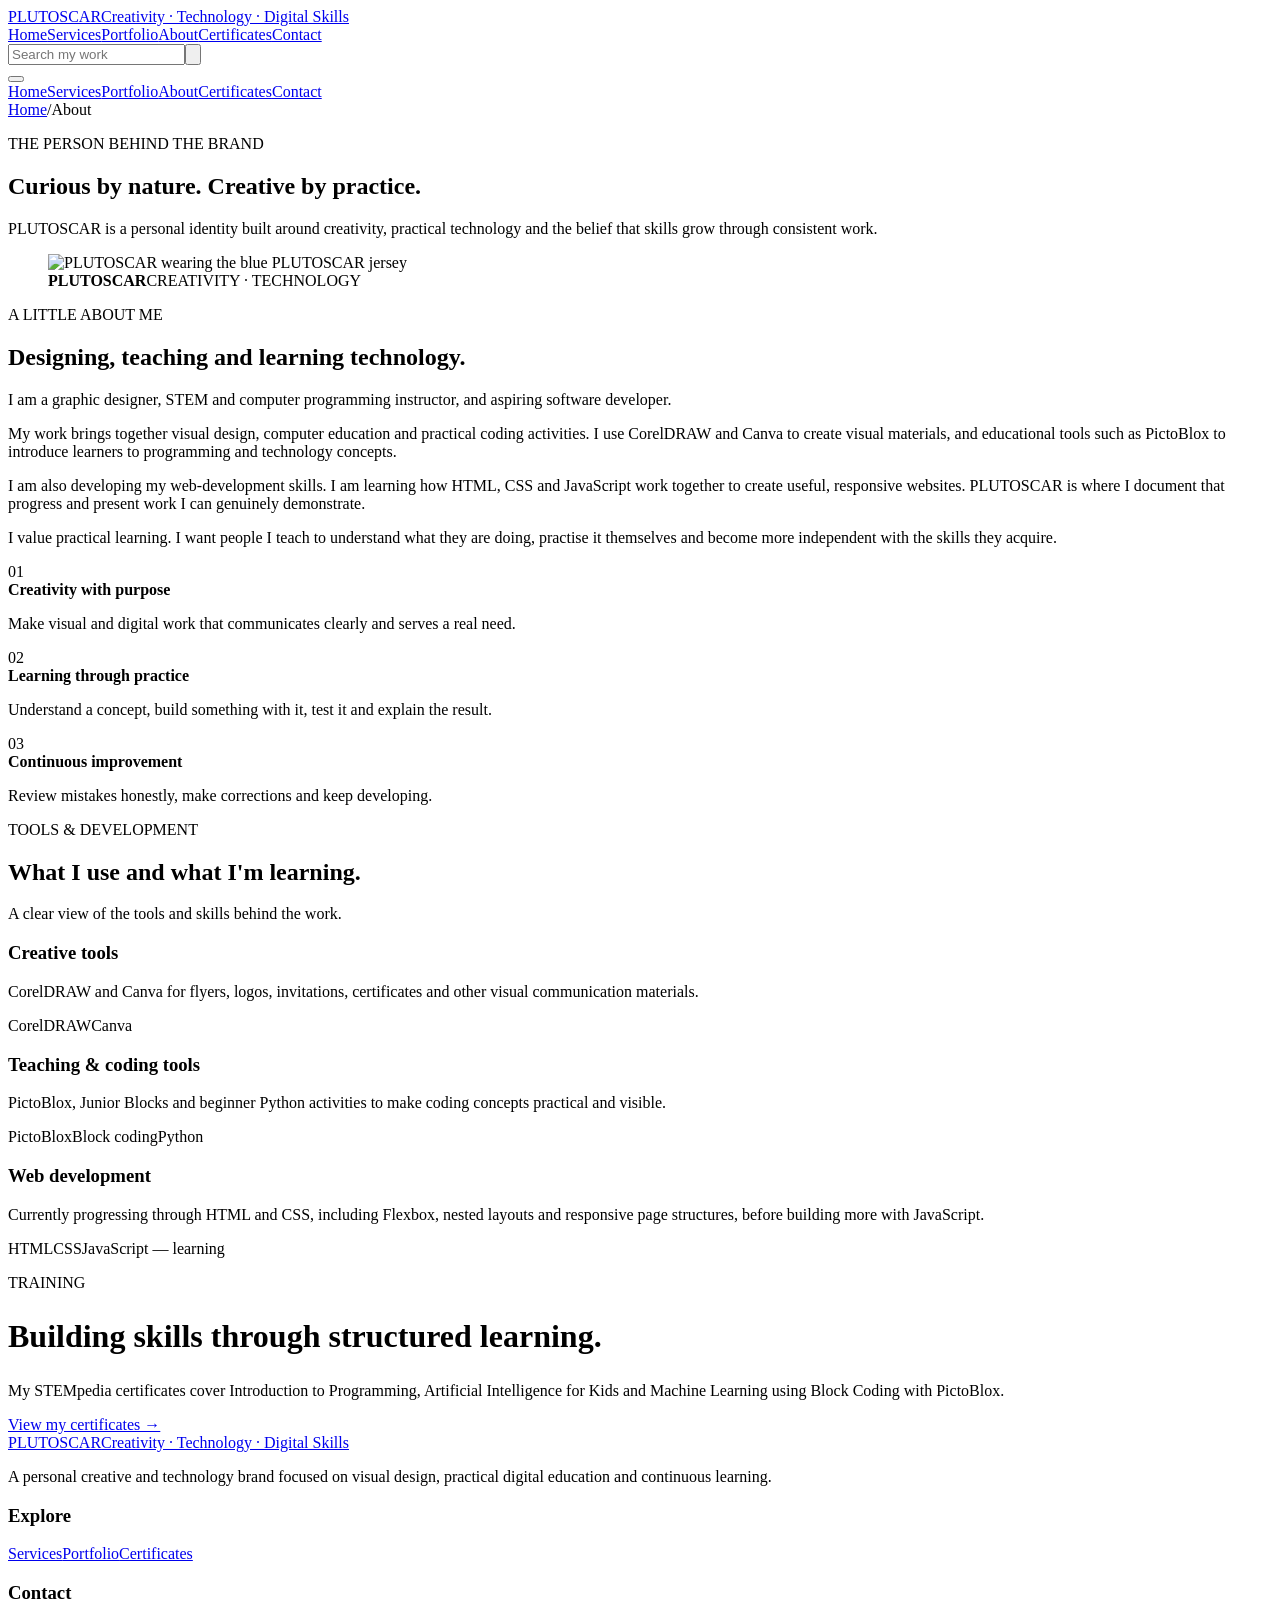
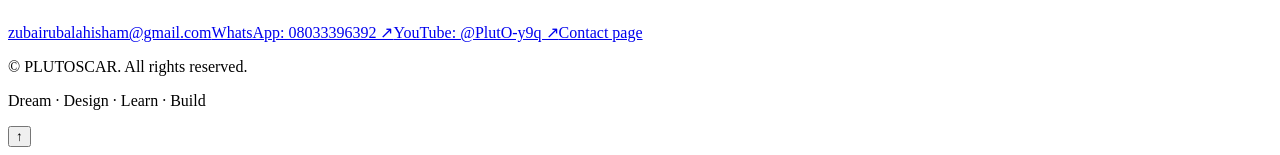
==== about.html @ b6f43dd4 "Add files via upload" ====
<!doctype html>
<html lang="en"><head><meta charset="utf-8"><meta name="viewport" content="width=device-width, initial-scale=1"><meta name="description" content="Learn about PLUTOSCAR: creative design, STEM education and a growing web development practice."><meta name="theme-color" content="#070b14"><title>About | PLUTOSCAR</title><link rel="icon" href="assets/plutoscar-mark.svg" type="image/svg+xml"><link rel="stylesheet" href="css/General.css"><link rel="stylesheet" href="css/Header.css"><script src="js/main.js" defer></script></head>
<body data-page="about">
<header class="site-header"><div class="container header-inner"><a class="brand" href="index.html" aria-label="PLUTOSCAR home"><img class="brand-mark" src="assets/plutoscar-mark.svg" alt=""><span class="brand-copy"><span class="brand-name">PLUTOSCAR</span><span class="brand-tagline">Creativity · Technology · Digital Skills</span></span></a><nav class="desktop-nav" aria-label="Main navigation"><a class="nav-link" href="index.html">Home</a><a class="nav-link" href="services.html">Services</a><a class="nav-link" href="portfolio.html">Portfolio</a><a class="nav-link" href="about.html" aria-current="page">About</a><a class="nav-link" href="certificates.html">Certificates</a><a class="nav-link" href="contact.html">Contact</a></nav><form class="site-search" action="portfolio.html" method="get" role="search" aria-label="Search portfolio"><input type="search" name="q" placeholder="Search my work" aria-label="Search my work"><button type="submit" aria-label="Search"><svg viewBox="0 0 24 24"><circle cx="10.8" cy="10.8" r="6.8"/><path d="m16 16 5 5"/></svg></button></form><button class="menu-toggle" type="button" aria-label="Open navigation menu" aria-expanded="false" aria-controls="mobile-nav"><span></span><span></span><span></span></button></div><nav class="mobile-nav" id="mobile-nav" aria-label="Mobile navigation"><a href="index.html">Home</a><a href="services.html">Services</a><a href="portfolio.html">Portfolio</a><a href="about.html" aria-current="page">About</a><a href="certificates.html">Certificates</a><a href="contact.html">Contact</a></nav></header>
<main class="page-main">
<section class="page-hero"><div class="container"><div class="breadcrumb"><a href="index.html">Home</a><span>/</span><span>About</span></div><p class="eyebrow">THE PERSON BEHIND THE BRAND</p><h1>Curious by nature. Creative by practice.</h1><p class="lead">PLUTOSCAR is a personal identity built around creativity, practical technology and the belief that skills grow through consistent work.</p></div></section>
<section class="section"><div class="container about-layout">
<figure class="about-photo reveal"><img src="assets/photos/plutoscar-blue-shirt.jpg" alt="PLUTOSCAR wearing the blue PLUTOSCAR jersey"><figcaption class="portrait-caption"><strong>PLUTOSCAR</strong><span>CREATIVITY · TECHNOLOGY</span></figcaption></figure>
<div class="about-copy reveal"><p class="eyebrow">A LITTLE ABOUT ME</p><h2>Designing, teaching and learning technology.</h2><p class="lead">I am a graphic designer, STEM and computer programming instructor, and aspiring software developer.</p><p>My work brings together visual design, computer education and practical coding activities. I use CorelDRAW and Canva to create visual materials, and educational tools such as PictoBlox to introduce learners to programming and technology concepts.</p><p>I am also developing my web-development skills. I am learning how HTML, CSS and JavaScript work together to create useful, responsive websites. PLUTOSCAR is where I document that progress and present work I can genuinely demonstrate.</p><p>I value practical learning. I want people I teach to understand what they are doing, practise it themselves and become more independent with the skills they acquire.</p>
<div class="value-list"><div class="value-item"><span class="value-number">01</span><div><strong>Creativity with purpose</strong><p>Make visual and digital work that communicates clearly and serves a real need.</p></div></div><div class="value-item"><span class="value-number">02</span><div><strong>Learning through practice</strong><p>Understand a concept, build something with it, test it and explain the result.</p></div></div><div class="value-item"><span class="value-number">03</span><div><strong>Continuous improvement</strong><p>Review mistakes honestly, make corrections and keep developing.</p></div></div></div>
</div></div></section>
<section class="section section-divider" id="learning"><div class="container"><div class="section-heading"><div><p class="eyebrow">TOOLS & DEVELOPMENT</p><h2>What I use and what I'm learning.</h2><p>A clear view of the tools and skills behind the work.</p></div></div><div class="grid-3"><article class="card card-pad reveal"><h3>Creative tools</h3><p>CorelDRAW and Canva for flyers, logos, invitations, certificates and other visual communication materials.</p><div class="tag-list"><span class="tag">CorelDRAW</span><span class="tag">Canva</span></div></article><article class="card card-pad reveal"><h3>Teaching & coding tools</h3><p>PictoBlox, Junior Blocks and beginner Python activities to make coding concepts practical and visible.</p><div class="tag-list"><span class="tag">PictoBlox</span><span class="tag">Block coding</span><span class="tag">Python</span></div></article><article class="card card-pad reveal"><h3>Web development</h3><p>Currently progressing through HTML and CSS, including Flexbox, nested layouts and responsive page structures, before building more with JavaScript.</p><div class="tag-list"><span class="tag">HTML</span><span class="tag">CSS</span><span class="tag">JavaScript — learning</span></div></article></div></div></section>
<section class="section section-divider"><div class="container card card-pad reveal"><p class="eyebrow">TRAINING</p><h2 style="font-size:2rem">Building skills through structured learning.</h2><p>My STEMpedia certificates cover Introduction to Programming, Artificial Intelligence for Kids and Machine Learning using Block Coding with PictoBlox.</p><a class="button button-secondary" href="certificates.html">View my certificates →</a></div></section>
</main>
<footer class="site-footer"><div class="container footer-main"><div class="footer-about"><a class="brand" href="index.html"><img class="brand-mark" src="assets/plutoscar-mark.svg" alt=""><span class="brand-copy"><span class="brand-name">PLUTOSCAR</span><span class="brand-tagline">Creativity · Technology · Digital Skills</span></span></a><p>A personal creative and technology brand focused on visual design, practical digital education and continuous learning.</p></div><div class="footer-column"><h3>Explore</h3><div class="footer-links"><a href="services.html">Services</a><a href="portfolio.html">Portfolio</a><a href="certificates.html">Certificates</a></div></div><div class="footer-column"><h3>Contact</h3><div class="footer-links"><a href="mailto:zubairubalahisham@gmail.com">zubairubalahisham@gmail.com</a><a href="https://wa.me/2348033396392" target="_blank" rel="noopener">WhatsApp: 08033396392 ↗</a><a href="https://www.youtube.com/@PlutO-y9q" target="_blank" rel="noopener noreferrer">YouTube: @PlutO-y9q ↗</a><a href="contact.html">Contact page</a></div></div></div><div class="container footer-bottom"><p>© <span data-current-year></span> PLUTOSCAR. All rights reserved.</p><p>Dream · Design · Learn · Build</p></div></footer><button class="back-to-top" type="button" aria-label="Back to top">↑</button>
</body></html>
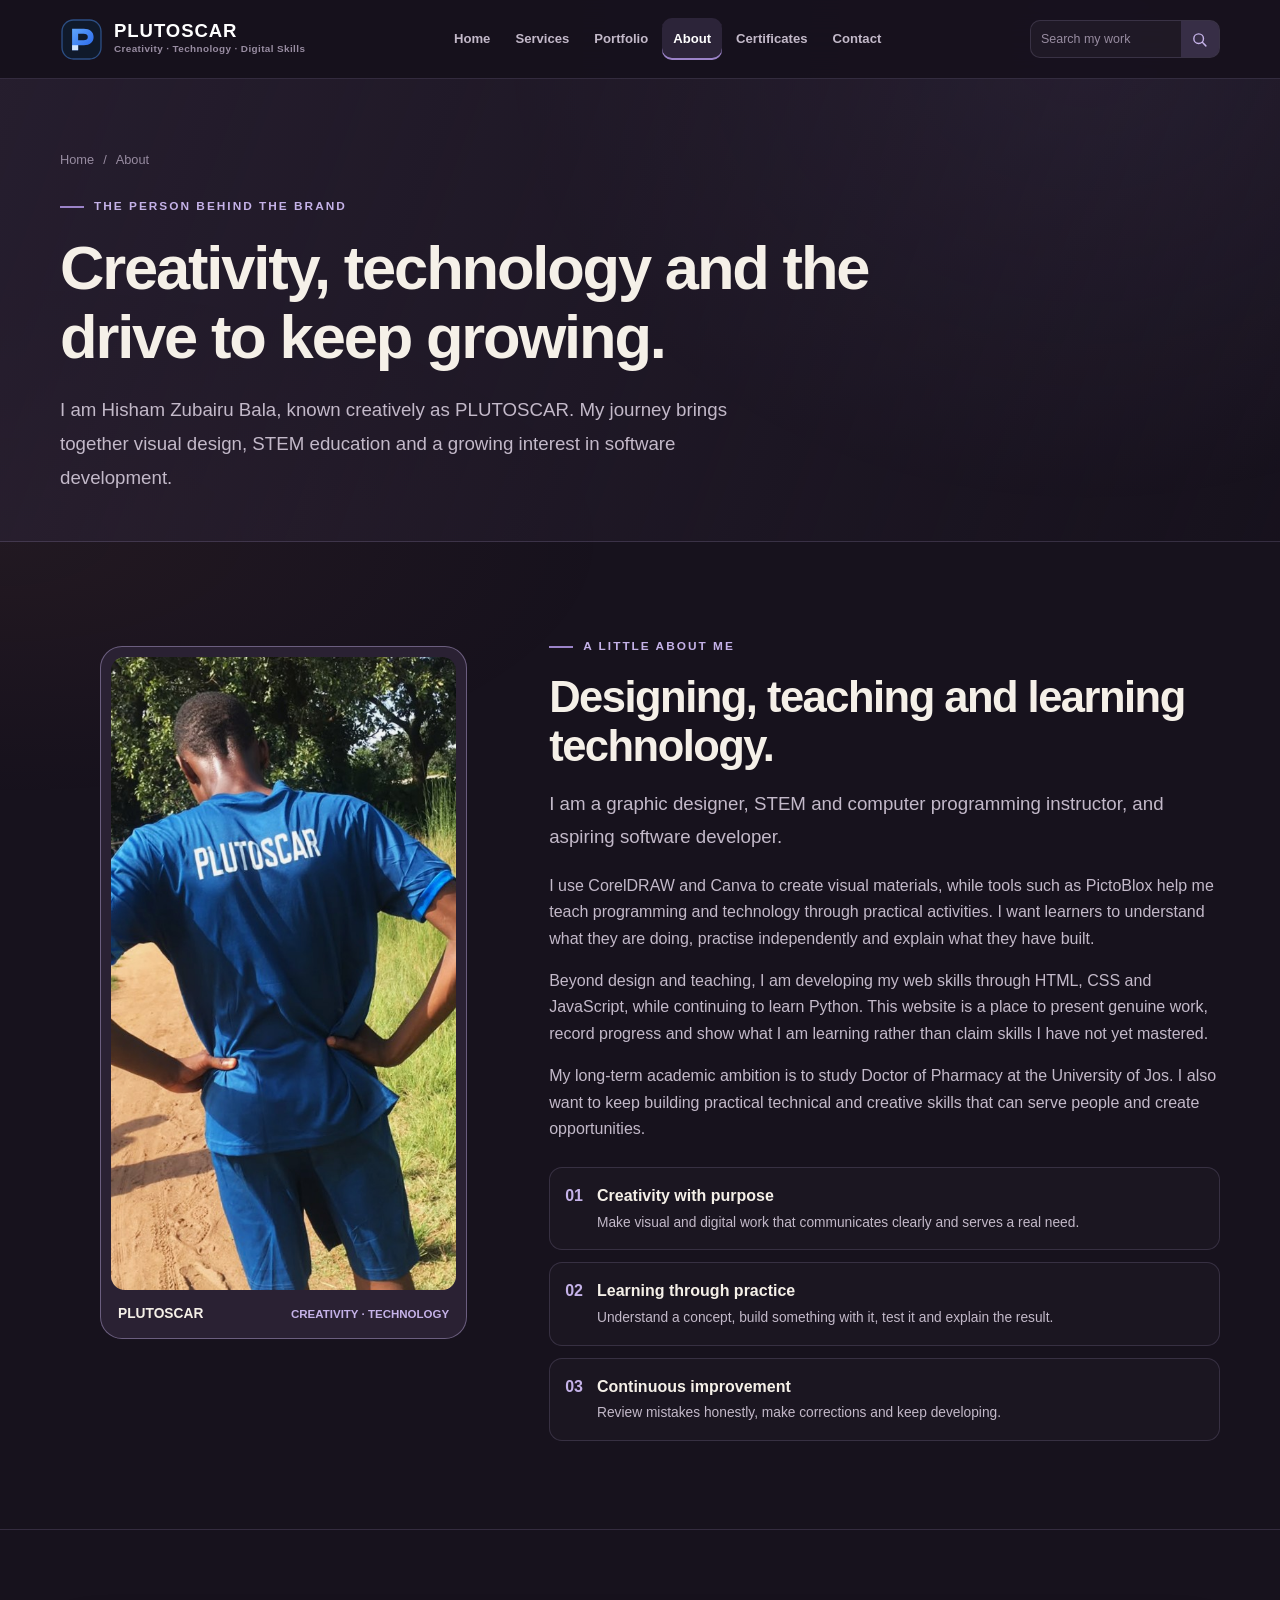
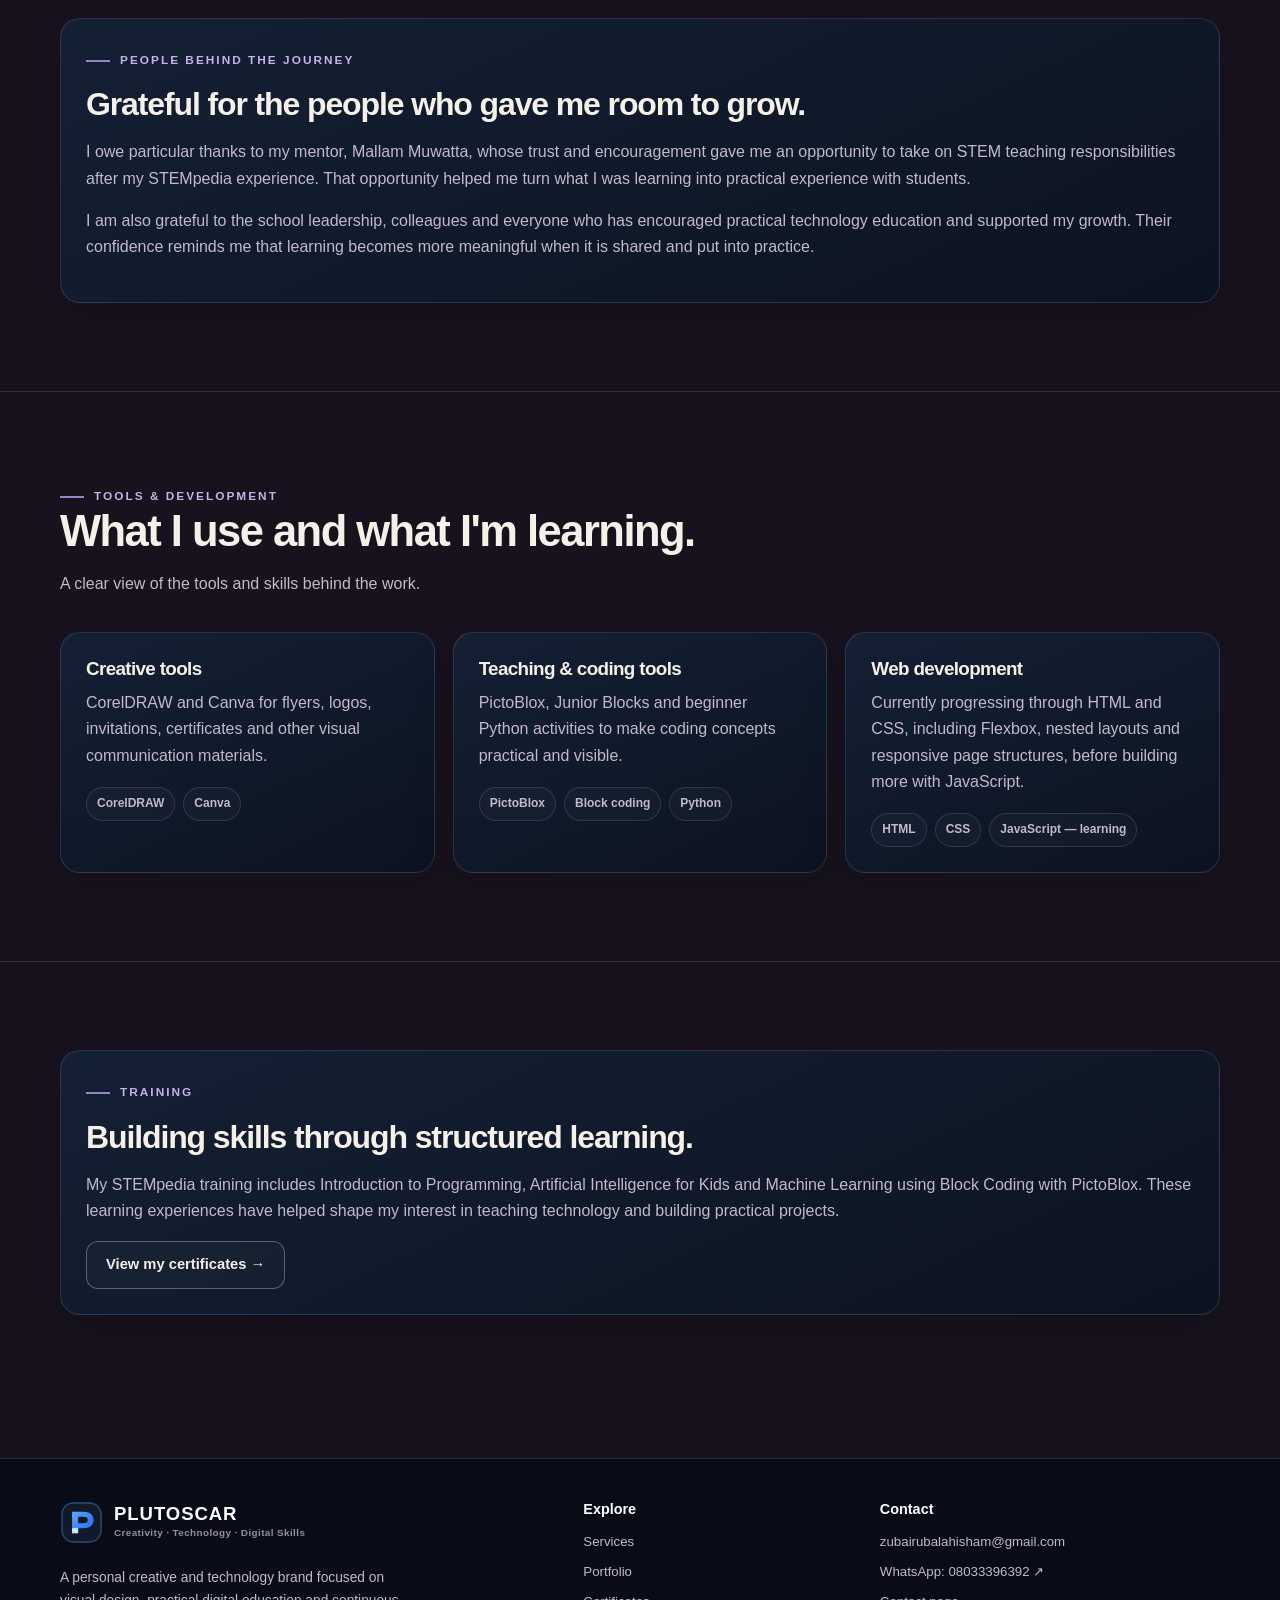
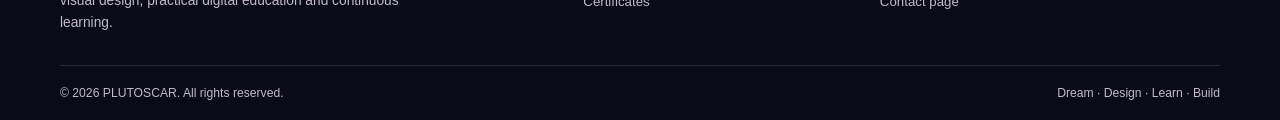
==== commit 10eaf95a: "Revise about.html for updated personal information Updated content in the about.html file to reflect" ====
--- a/about.html
+++ b/about.html
@@ -1,16 +1,24 @@
 <!doctype html>
-<html lang="en"><head><meta charset="utf-8"><meta name="viewport" content="width=device-width, initial-scale=1"><meta name="description" content="Learn about PLUTOSCAR: creative design, STEM education and a growing web development practice."><meta name="theme-color" content="#070b14"><title>About | PLUTOSCAR</title><link rel="icon" href="assets/plutoscar-mark.svg" type="image/svg+xml"><link rel="stylesheet" href="css/General.css"><link rel="stylesheet" href="css/Header.css"><script src="js/main.js" defer></script></head>
+<html lang="en"><head><meta charset="utf-8"><meta name="viewport" content="width=device-width, initial-scale=1"><meta name="description" content="Meet PLUTOSCAR: graphic design, STEM education, technology learning and the people who encouraged the journey."><meta name="theme-color" content="#070b14"><title>About | PLUTOSCAR</title><link rel="icon" href="assets/plutoscar-mark.svg" type="image/svg+xml"><link rel="stylesheet" href="css/General.css"><link rel="stylesheet" href="css/Header.css"><script src="js/main.js" defer></script></head>
 <body data-page="about">
-<header class="site-header"><div class="container header-inner"><a class="brand" href="index.html" aria-label="PLUTOSCAR home"><img class="brand-mark" src="assets/plutoscar-mark.svg" alt=""><span class="brand-copy"><span class="brand-name">PLUTOSCAR</span><span class="brand-tagline">Creativity · Technology · Digital Skills</span></span></a><nav class="desktop-nav" aria-label="Main navigation"><a class="nav-link" href="index.html">Home</a><a class="nav-link" href="services.html">Services</a><a class="nav-link" href="portfolio.html">Portfolio</a><a class="nav-link" href="about.html" aria-current="page">About</a><a class="nav-link" href="certificates.html">Certificates</a><a class="nav-link" href="contact.html">Contact</a></nav><form class="site-search" action="portfolio.html" method="get" role="search" aria-label="Search portfolio"><input type="search" name="q" placeholder="Search my work" aria-label="Search my work"><button type="submit" aria-label="Search"><svg viewBox="0 0 24 24"><circle cx="10.8" cy="10.8" r="6.8"/><path d="m16 16 5 5"/></svg></button></form><button class="menu-toggle" type="button" aria-label="Open navigation menu" aria-expanded="false" aria-controls="mobile-nav"><span></span><span></span><span></span></button></div><nav class="mobile-nav" id="mobile-nav" aria-label="Mobile navigation"><a href="index.html">Home</a><a href="services.html">Services</a><a href="portfolio.html">Portfolio</a><a href="about.html" aria-current="page">About</a><a href="certificates.html">Certificates</a><a href="contact.html">Contact</a></nav></header>
+<header class="site-header"><div class="container header-inner"><a class="brand" href="index.html" aria-label="PLUTOSCAR home"><img class="brand-mark" src="assets/plutoscar-mark.svg" alt=""><span class="brand-copy"><span class="brand-name">PLUTOSCAR</span><span class="brand-tagline">Creativity · Technology · Digital Skills</span></span></a><nav class="desktop-nav" aria-label="Main navigation"><a class="nav-link" href="index.html">Home</a><a class="nav-link" href="services.html">Services</a><a class="nav-link" href="portfolio.html">Portfolio</a><a class="nav-link" href="about.html" aria-current="page">About</a><a class="nav-link" href="certificates.html">Certificates</a><a class="nav-link" href="contact.html">Contact</a></nav><form class="site-search" action="portfolio.html" method="get" role="search" aria-label="Search portfolio"><input type="search" name="q" placeholder="Search my work" aria-label="Search my work"><button type="submit" aria-label="Search"><svg viewBox="0 0 24 24"><circle cx="10.8" cy="10.8" r="6.8"/><path d="m16 16 5 5"/></svg></button></form><button class="menu-toggle" type="button" aria-label="Open navigation menu" aria-expanded="false" aria-controls="mobile-nav"><span></span><span></span><span></span></button></div><nav class="mobile-nav" id="mobile-nav" aria-label="Mobile navigation"><a href="index.html">Home</a><a href="services.html">Services</a><a href="portfolio.html">Portfolio</a><a href="about.html" aria-current="page">About</a><a href="certificates.html">Certificates</a><a href="contact.html">Contact</a>
+    <form class="mobile-search" action="portfolio.html" method="get" role="search" aria-label="Search portfolio">
+      <input type="search" name="q" placeholder="Search my work" aria-label="Search my work">
+      <button type="submit" aria-label="Search">
+        <svg viewBox="0 0 24 24" aria-hidden="true"><circle cx="10.8" cy="10.8" r="6.8"/><path d="m16 16 5 5"/></svg>
+      </button>
+    </form>
+  </nav></header>
 <main class="page-main">
-<section class="page-hero"><div class="container"><div class="breadcrumb"><a href="index.html">Home</a><span>/</span><span>About</span></div><p class="eyebrow">THE PERSON BEHIND THE BRAND</p><h1>Curious by nature. Creative by practice.</h1><p class="lead">PLUTOSCAR is a personal identity built around creativity, practical technology and the belief that skills grow through consistent work.</p></div></section>
+<section class="page-hero"><div class="container"><div class="breadcrumb"><a href="index.html">Home</a><span>/</span><span>About</span></div><p class="eyebrow">THE PERSON BEHIND THE BRAND</p><h1>Creativity, technology and the drive to keep growing.</h1><p class="lead">I am Hisham Zubairu Bala, known creatively as PLUTOSCAR. My journey brings together visual design, STEM education and a growing interest in software development.</p></div></section>
 <section class="section"><div class="container about-layout">
 <figure class="about-photo reveal"><img src="assets/photos/plutoscar-blue-shirt.jpg" alt="PLUTOSCAR wearing the blue PLUTOSCAR jersey"><figcaption class="portrait-caption"><strong>PLUTOSCAR</strong><span>CREATIVITY · TECHNOLOGY</span></figcaption></figure>
-<div class="about-copy reveal"><p class="eyebrow">A LITTLE ABOUT ME</p><h2>Designing, teaching and learning technology.</h2><p class="lead">I am a graphic designer, STEM and computer programming instructor, and aspiring software developer.</p><p>My work brings together visual design, computer education and practical coding activities. I use CorelDRAW and Canva to create visual materials, and educational tools such as PictoBlox to introduce learners to programming and technology concepts.</p><p>I am also developing my web-development skills. I am learning how HTML, CSS and JavaScript work together to create useful, responsive websites. PLUTOSCAR is where I document that progress and present work I can genuinely demonstrate.</p><p>I value practical learning. I want people I teach to understand what they are doing, practise it themselves and become more independent with the skills they acquire.</p>
+<div class="about-copy reveal"><p class="eyebrow">A LITTLE ABOUT ME</p><h2>Designing, teaching and learning technology.</h2><p class="lead">I am a graphic designer, STEM and computer programming instructor, and aspiring software developer.</p><p>I use CorelDRAW and Canva to create visual materials, while tools such as PictoBlox help me teach programming and technology through practical activities. I want learners to understand what they are doing, practise independently and explain what they have built.</p><p>Beyond design and teaching, I am developing my web skills through HTML, CSS and JavaScript, while continuing to learn Python. This website is a place to present genuine work, record progress and show what I am learning rather than claim skills I have not yet mastered.</p><p>My long-term academic ambition is to study Doctor of Pharmacy at the University of Jos. I also want to keep building practical technical and creative skills that can serve people and create opportunities.</p>
 <div class="value-list"><div class="value-item"><span class="value-number">01</span><div><strong>Creativity with purpose</strong><p>Make visual and digital work that communicates clearly and serves a real need.</p></div></div><div class="value-item"><span class="value-number">02</span><div><strong>Learning through practice</strong><p>Understand a concept, build something with it, test it and explain the result.</p></div></div><div class="value-item"><span class="value-number">03</span><div><strong>Continuous improvement</strong><p>Review mistakes honestly, make corrections and keep developing.</p></div></div></div>
 </div></div></section>
+<section class="section section-divider"><div class="container card card-pad reveal"><p class="eyebrow">PEOPLE BEHIND THE JOURNEY</p><h2 style="font-size:2rem">Grateful for the people who gave me room to grow.</h2><p>I owe particular thanks to my mentor, Mallam Muwatta, whose trust and encouragement gave me an opportunity to take on STEM teaching responsibilities after my STEMpedia experience. That opportunity helped me turn what I was learning into practical experience with students.</p><p>I am also grateful to the school leadership, colleagues and everyone who has encouraged practical technology education and supported my growth. Their confidence reminds me that learning becomes more meaningful when it is shared and put into practice.</p></div></section>
 <section class="section section-divider" id="learning"><div class="container"><div class="section-heading"><div><p class="eyebrow">TOOLS & DEVELOPMENT</p><h2>What I use and what I'm learning.</h2><p>A clear view of the tools and skills behind the work.</p></div></div><div class="grid-3"><article class="card card-pad reveal"><h3>Creative tools</h3><p>CorelDRAW and Canva for flyers, logos, invitations, certificates and other visual communication materials.</p><div class="tag-list"><span class="tag">CorelDRAW</span><span class="tag">Canva</span></div></article><article class="card card-pad reveal"><h3>Teaching & coding tools</h3><p>PictoBlox, Junior Blocks and beginner Python activities to make coding concepts practical and visible.</p><div class="tag-list"><span class="tag">PictoBlox</span><span class="tag">Block coding</span><span class="tag">Python</span></div></article><article class="card card-pad reveal"><h3>Web development</h3><p>Currently progressing through HTML and CSS, including Flexbox, nested layouts and responsive page structures, before building more with JavaScript.</p><div class="tag-list"><span class="tag">HTML</span><span class="tag">CSS</span><span class="tag">JavaScript — learning</span></div></article></div></div></section>
-<section class="section section-divider"><div class="container card card-pad reveal"><p class="eyebrow">TRAINING</p><h2 style="font-size:2rem">Building skills through structured learning.</h2><p>My STEMpedia certificates cover Introduction to Programming, Artificial Intelligence for Kids and Machine Learning using Block Coding with PictoBlox.</p><a class="button button-secondary" href="certificates.html">View my certificates →</a></div></section>
+<section class="section section-divider"><div class="container card card-pad reveal"><p class="eyebrow">TRAINING</p><h2 style="font-size:2rem">Building skills through structured learning.</h2><p>My STEMpedia training includes Introduction to Programming, Artificial Intelligence for Kids and Machine Learning using Block Coding with PictoBlox. These learning experiences have helped shape my interest in teaching technology and building practical projects.</p><a class="button button-secondary" href="certificates.html">View my certificates →</a></div></section>
 </main>
-<footer class="site-footer"><div class="container footer-main"><div class="footer-about"><a class="brand" href="index.html"><img class="brand-mark" src="assets/plutoscar-mark.svg" alt=""><span class="brand-copy"><span class="brand-name">PLUTOSCAR</span><span class="brand-tagline">Creativity · Technology · Digital Skills</span></span></a><p>A personal creative and technology brand focused on visual design, practical digital education and continuous learning.</p></div><div class="footer-column"><h3>Explore</h3><div class="footer-links"><a href="services.html">Services</a><a href="portfolio.html">Portfolio</a><a href="certificates.html">Certificates</a></div></div><div class="footer-column"><h3>Contact</h3><div class="footer-links"><a href="mailto:zubairubalahisham@gmail.com">zubairubalahisham@gmail.com</a><a href="https://wa.me/2348033396392" target="_blank" rel="noopener">WhatsApp: 08033396392 ↗</a><a href="https://www.youtube.com/@PlutO-y9q" target="_blank" rel="noopener noreferrer">YouTube: @PlutO-y9q ↗</a><a href="contact.html">Contact page</a></div></div></div><div class="container footer-bottom"><p>© <span data-current-year></span> PLUTOSCAR. All rights reserved.</p><p>Dream · Design · Learn · Build</p></div></footer><button class="back-to-top" type="button" aria-label="Back to top">↑</button>
+<footer class="site-footer"><div class="container footer-main"><div class="footer-about"><a class="brand" href="index.html"><img class="brand-mark" src="assets/plutoscar-mark.svg" alt=""><span class="brand-copy"><span class="brand-name">PLUTOSCAR</span><span class="brand-tagline">Creativity · Technology · Digital Skills</span></span></a><p>A personal creative and technology brand focused on visual design, practical digital education and continuous learning.</p></div><div class="footer-column"><h3>Explore</h3><div class="footer-links"><a href="services.html">Services</a><a href="portfolio.html">Portfolio</a><a href="certificates.html">Certificates</a></div></div><div class="footer-column"><h3>Contact</h3><div class="footer-links"><a href="mailto:zubairubalahisham@gmail.com">zubairubalahisham@gmail.com</a><a href="https://wa.me/2348033396392" target="_blank" rel="noopener">WhatsApp: 08033396392 ↗</a><a href="contact.html">Contact page</a></div></div></div><div class="container footer-bottom"><p>© <span data-current-year></span> PLUTOSCAR. All rights reserved.</p><p>Dream · Design · Learn · Build</p></div></footer><button class="back-to-top" type="button" aria-label="Back to top">↑</button>
 </body></html>
--- a/css/General.css
+++ b/css/General.css
@@ -0,0 +1,253 @@
+:root {
+  --bg: #17121d;
+  --bg-soft: #211a29;
+  --surface: #2a2133;
+  --surface-raised: #342840;
+  --blue: #9b83c8;
+  --blue-dark: #755b9f;
+  --blue-light: #c5b2e8;
+  --blue-pale: #e2d7f2;
+  --text: #f5f0e8;
+  --muted: #c3b9c9;
+  --muted-2: #988ca1;
+  --line: rgba(197, 178, 232, .17);
+  --line-strong: rgba(197, 178, 232, .42);
+  --content-width: 1160px;
+  --header-height: 78px;
+  --radius: 20px;
+  --shadow-blue: 0 18px 70px rgba(155, 131, 200, .16);
+}
+* { box-sizing: border-box; }
+html { scroll-behavior: smooth; scroll-padding-top: 100px; }
+body { margin: 0; min-width: 320px; background: var(--bg); color: var(--text); font-family: Inter, "Segoe UI", Arial, sans-serif; line-height: 1.65; }
+body::before { content: ""; position: fixed; inset: 0; z-index: -1; pointer-events: none; background: radial-gradient(ellipse at 85% 5%, rgba(155,131,200,.13), transparent 38%), radial-gradient(ellipse at 0% 60%, rgba(229,138,120,.055), transparent 34%); }
+a { color: inherit; text-decoration: none; }
+img { display: block; max-width: 100%; }
+button, input, textarea, select { font: inherit; }
+button, a { -webkit-tap-highlight-color: transparent; }
+button { cursor: pointer; }
+:focus-visible { outline: 3px solid var(--blue-light); outline-offset: 3px; }
+.container { width: min(var(--content-width), calc(100% - 44px)); margin-inline: auto; }
+.page-main { min-height: 70vh; }
+.section { padding: 88px 0; }
+.section-sm { padding: 56px 0; }
+.section-divider { border-top: 1px solid var(--line); }
+.eyebrow { display: inline-flex; align-items: center; gap: 10px; margin: 0 0 17px; color: var(--blue-light); font-size: .74rem; font-weight: 800; letter-spacing: .17em; text-transform: uppercase; }
+.eyebrow::before { content: ""; width: 24px; height: 2px; background: var(--blue); }
+h1, h2, h3, p { margin-top: 0; }
+h1, h2, h3 { line-height: 1.12; letter-spacing: -.035em; }
+h1 { max-width: 780px; margin-bottom: 22px; font-size: clamp(2.6rem, 5vw, 4.8rem); font-weight: 850; }
+h2 { margin-bottom: 16px; font-size: clamp(2rem, 3.4vw, 3.15rem); font-weight: 800; }
+h3 { margin-bottom: 11px; font-size: 1.18rem; }
+p { color: var(--muted); }
+.lead { max-width: 700px; font-size: clamp(1.02rem, 1.6vw, 1.17rem); line-height: 1.8; }
+.blue-text { color: var(--blue-light); }
+.muted { color: var(--muted); }
+.small { font-size: .88rem; }
+.section-heading { display: flex; justify-content: space-between; align-items: end; gap: 25px; margin-bottom: 34px; }
+.section-heading p { max-width: 650px; margin-bottom: 0; }
+.section-label { color: var(--blue-light); font-size: .76rem; font-weight: 800; letter-spacing: .14em; text-transform: uppercase; }
+.button { display: inline-flex; justify-content: center; align-items: center; gap: 10px; min-height: 48px; padding: 0 19px; border: 1px solid transparent; border-radius: 12px; font-size: .92rem; font-weight: 750; transition: transform .2s ease, background .2s ease, border-color .2s ease, box-shadow .2s ease; }
+.button:hover { transform: translateY(-2px); }
+.button-primary { color: #fff; background: var(--blue-dark); border-color: #9b83c8; box-shadow: 0 10px 30px rgba(117,91,159,.24); }
+.button-primary:hover { background: #8b70b5; box-shadow: 0 14px 34px rgba(117,91,159,.32); }
+.button-secondary { color: var(--text); background: rgba(255,255,255,.025); border-color: var(--line-strong); }
+.button-secondary:hover { background: rgba(155,131,200,.12); border-color: var(--blue-light); }
+.button-quiet { color: #e58a78; background: transparent; border-color: transparent; padding-inline: 0; }
+.button-small { min-height: 39px; padding-inline: 13px; font-size: .84rem; }
+.card { background: linear-gradient(155deg, rgba(20,34,56,.9), rgba(12,19,32,.96)); border: 1px solid var(--line); border-radius: var(--radius); box-shadow: 0 16px 45px rgba(0,0,0,.12); }
+.card-pad { padding: 25px; }
+.grid-3 { display: grid; grid-template-columns: repeat(3, minmax(0,1fr)); gap: 18px; }
+.grid-2 { display: grid; grid-template-columns: repeat(2, minmax(0,1fr)); gap: 20px; }
+.icon-box { display: grid; place-items: center; width: 48px; height: 48px; margin-bottom: 18px; border: 1px solid var(--line-strong); border-radius: 14px; background: rgba(155,131,200,.13); color: var(--blue-light); }
+.icon-box svg { width: 24px; height: 24px; fill: none; stroke: currentColor; stroke-width: 1.8; stroke-linecap: round; stroke-linejoin: round; }
+.tag-list { display: flex; flex-wrap: wrap; gap: 8px; margin-top: 18px; }
+.tag { display: inline-flex; align-items: center; padding: 6px 10px; border: 1px solid var(--line); border-radius: 999px; background: rgba(255,255,255,.025); color: var(--muted); font-size: .75rem; font-weight: 650; }
+.status { display: inline-flex; align-items: center; gap: 7px; width: fit-content; padding: 6px 10px; border: 1px solid rgba(197,178,232,.22); border-radius: 999px; background: rgba(155,131,200,.11); color: var(--blue-pale); font-size: .72rem; font-weight: 750; }
+.status::before { content: ""; width: 6px; height: 6px; border-radius: 50%; background: var(--blue-light); }
+.status-wip { color: #fcdba4; background: rgba(217,145,44,.10); border-color: rgba(217,145,44,.25); }
+.status-wip::before { background: #eab05a; }
+.text-link { display: inline-flex; align-items: center; gap: 8px; color: var(--blue-light); font-size: .9rem; font-weight: 750; }
+.text-link:hover { color: #e58a78; }
+.callout { padding: 18px 20px; border-left: 3px solid var(--blue); border-radius: 0 12px 12px 0; background: rgba(155,131,200,.08); color: var(--muted); }
+.empty-state { padding: 24px; border: 1px dashed var(--line-strong); border-radius: 16px; background: rgba(255,255,255,.02); }
+.empty-state strong { display: block; margin-bottom: 6px; color: var(--text); }
+.page-hero { padding: 70px 0 46px; border-bottom: 1px solid var(--line); background: linear-gradient(110deg, rgba(42,33,51,.78), rgba(23,18,29,.12)); }
+.page-hero h1 { max-width: 850px; font-size: clamp(2.5rem, 4.8vw, 4rem); }
+.page-hero .lead { margin-bottom: 0; }
+.breadcrumb { display: flex; align-items: center; gap: 9px; margin-bottom: 20px; color: var(--muted-2); font-size: .8rem; }
+.breadcrumb a:hover { color: var(--blue-light); }
+ .reveal { opacity: 1; transform: none; }
+html.has-js .reveal { opacity: 0; transform: translateY(16px); transition: opacity .5s ease, transform .5s ease; }
+html.has-js .reveal.is-visible { opacity: 1; transform: none; }
+.back-to-top { position: fixed; right: 22px; bottom: 22px; z-index: 35; display: grid; place-items: center; width: 44px; height: 44px; border: 1px solid var(--line-strong); border-radius: 13px; background: #342840; color: #fff; opacity: 0; pointer-events: none; transform: translateY(8px); transition: .2s ease; }
+.back-to-top.visible { opacity: 1; pointer-events: auto; transform: none; }
+/* Home page */
+.home-hero { position: relative; padding: 78px 0 68px; overflow: hidden; }
+.home-hero::after { content: ""; position: absolute; top: -180px; right: -160px; width: 550px; height: 550px; border: 1px solid rgba(197,178,232,.13); border-radius: 50%; box-shadow: 0 0 0 48px rgba(155,131,200,.025), 0 0 0 100px rgba(155,131,200,.02); pointer-events: none; }
+.hero-grid { position: relative; z-index: 1; display: grid; grid-template-columns: minmax(0,1.18fr) minmax(310px,.82fr); align-items: center; gap: clamp(35px, 6vw, 82px); }
+.hero-copy h1 { max-width: 720px; }
+.hero-copy h1 span { color: var(--blue-light); }
+.hero-copy .lead { max-width: 675px; margin-bottom: 25px; }
+.hero-actions { display: flex; flex-wrap: wrap; gap: 11px; }
+.hero-meta { display: flex; flex-wrap: wrap; gap: 10px 18px; margin-top: 26px; color: var(--muted-2); font-size: .78rem; font-weight: 700; }
+.hero-meta span::before { content: "•"; margin-right: 8px; color: var(--blue-light); }
+.portrait-wrap { position: relative; width: min(100%, 365px); justify-self: end; padding: 12px; border: 1px solid var(--line-strong); border-radius: 26px; background: linear-gradient(145deg, rgba(155,131,200,.24), rgba(42,33,51,.78) 48%, rgba(23,18,29,.92)); box-shadow: var(--shadow-blue); }
+.portrait-wrap::before { content: ""; position: absolute; top: 25px; right: -18px; z-index: -1; width: 100%; height: 100%; border: 1px solid rgba(197,178,232,.2); border-radius: 26px; }
+.portrait { width: 100%; height: 630px; object-fit: cover; object-position: center top; border-radius: 17px; background: #2a2133; }
+.portrait-caption { display: flex; align-items: center; justify-content: space-between; gap: 12px; padding: 13px 7px 2px; }
+.portrait-caption strong { font-size: .86rem; }
+.portrait-caption span { color: var(--blue-light); font-size: .72rem; font-weight: 750; }
+.identity-strip { display: flex; align-items: center; justify-content: center; flex-wrap: wrap; gap: 10px; padding: 22px; border-top: 1px solid var(--line); border-bottom: 1px solid var(--line); background: rgba(16,26,43,.45); }
+.identity-strip span { padding: 6px 12px; border: 1px solid var(--line); border-radius: 999px; color: var(--muted); font-size: .78rem; font-weight: 700; }
+.service-preview-card { min-height: 230px; }
+.service-preview-card p { margin-bottom: 18px; }
+.feature-work { display: grid; grid-template-columns: 1fr 1fr; gap: 18px; }
+.feature-card { display: grid; grid-template-columns: 140px 1fr; gap: 20px; align-items: center; padding: 17px; }
+.feature-card img { width: 140px; height: 155px; object-fit: contain; border-radius: 12px; background: #f5f0e8; }
+.feature-card h3 { margin-bottom: 7px; }
+.feature-card p { margin-bottom: 10px; font-size: .88rem; }
+.home-about-band { display: grid; grid-template-columns: 1.1fr .9fr; align-items: center; gap: 30px; padding: 34px; }
+.home-about-photo { width: 100%; height: 210px; object-fit: cover; object-position: center 36%; border-radius: 14px; opacity: .92; }
+/* Services */
+.service-detail { position: relative; padding: 29px; overflow: hidden; }
+.service-detail::after { content: ""; position: absolute; right: -45px; bottom: -55px; width: 150px; height: 150px; border: 1px solid rgba(197,178,232,.12); border-radius: 50%; box-shadow: 0 0 0 20px rgba(155,131,200,.025), 0 0 0 42px rgba(155,131,200,.02); }
+.service-detail ul, .plain-list { padding-left: 19px; color: var(--muted); }
+.service-detail li, .plain-list li { margin: 8px 0; }
+.service-detail .service-icon { position: relative; z-index: 1; }
+.service-note { margin-top: 22px; padding: 20px; border: 1px solid var(--line); border-radius: 14px; background: rgba(255,255,255,.02); }
+/* Portfolio */
+.portfolio-tools { display: flex; flex-wrap: wrap; align-items: center; justify-content: space-between; gap: 14px; margin-bottom: 25px; }
+.filter-list { display: flex; flex-wrap: wrap; gap: 8px; }
+.filter-button { padding: 9px 13px; border: 1px solid var(--line); border-radius: 999px; background: transparent; color: var(--muted); font-size: .8rem; font-weight: 750; }
+.filter-button:hover, .filter-button.active { border-color: var(--blue); background: rgba(155,131,200,.16); color: #fff; }
+.portfolio-search { width: min(100%, 290px); min-height: 42px; padding: 0 13px; border: 1px solid var(--line-strong); border-radius: 11px; background: #0b1220; color: var(--text); }
+.portfolio-grid { display: grid; grid-template-columns: repeat(2, minmax(0,1fr)); gap: 20px; }
+.project-card { overflow: hidden; }
+.project-media { position: relative; display: grid; place-items: center; min-height: 245px; padding: 17px; background: #f5f0e8; }
+.project-media img { max-width: 100%; max-height: 335px; width: auto; height: auto; object-fit: contain; border-radius: 6px; }
+.project-media.dark-media { background: linear-gradient(135deg, #211a29, #342840); color: #e2d7f2; }
+.project-media.dark-media .code-display { width: 100%; padding: 25px; border: 1px solid rgba(197,178,232,.28); border-radius: 12px; background: rgba(0,0,0,.24); font-family: Consolas, monospace; font-size: .85rem; line-height: 1.8; }
+.code-display span { display: block; }
+.code-display .code-blue { color: #e58a78; }
+.project-info { padding: 21px; }
+.project-info h3 { margin: 9px 0 7px; }
+.project-info p { margin-bottom: 12px; font-size: .9rem; }
+.project-meta { display: flex; justify-content: space-between; align-items: center; gap: 10px; color: var(--muted-2); font-size: .74rem; }
+.project-card[hidden] { display: none !important; }
+.project-image-button { display: block; width: 100%; padding: 0; border: 0; background: none; }
+.project-image-button:focus-visible { outline-offset: -5px; }
+/* About */
+.about-layout { display: grid; grid-template-columns: .8fr 1.2fr; gap: 42px; align-items: start; }
+.about-photo { position: sticky; top: 105px; padding: 10px; border: 1px solid var(--line-strong); border-radius: 22px; background: var(--surface); }
+.about-photo img { width: 100%; height: auto; max-height: 720px; object-fit: contain; object-position: center top; border-radius: 14px; }
+.about-copy p { max-width: 760px; }
+.value-list { display: grid; gap: 12px; margin-top: 25px; }
+.value-item { display: flex; align-items: flex-start; gap: 14px; padding: 15px; border: 1px solid var(--line); border-radius: 13px; background: rgba(255,255,255,.02); }
+.value-number { color: var(--blue-light); font-weight: 850; }
+.value-item strong { display: block; margin-bottom: 2px; }
+.value-item p { margin: 0; font-size: .86rem; }
+/* Certificates */
+.certificate-grid { display: grid; grid-template-columns: repeat(2, minmax(0,1fr)); gap: 22px; }
+.certificate-card { padding: 16px; overflow: hidden; }
+.certificate-preview { display: grid; place-items: center; min-height: 210px; padding: 12px; border-radius: 13px; background: #f5f0e8; }
+.certificate-preview img { width: 100%; height: 220px; object-fit: contain; }
+.certificate-body { padding: 18px 5px 5px; }
+.certificate-body h3 { margin: 10px 0 8px; }
+.certificate-body p { margin-bottom: 8px; font-size: .88rem; }
+.certificate-details { display: grid; gap: 5px; margin: 14px 0; color: var(--muted); font-size: .8rem; }
+/* Contact */
+.contact-layout { display: grid; grid-template-columns: .85fr 1.15fr; gap: 25px; align-items: start; }
+.contact-card { padding: 27px; }
+.contact-method { display: flex; align-items: center; gap: 13px; padding: 15px 0; border-bottom: 1px solid var(--line); }
+.contact-method:last-child { border-bottom: 0; }
+.contact-method .icon-box { flex: 0 0 43px; width: 43px; height: 43px; margin: 0; }
+.contact-method small { display: block; color: var(--muted-2); }
+.contact-method strong { overflow-wrap: anywhere; }
+.form-grid { display: grid; grid-template-columns: 1fr 1fr; gap: 16px; }
+.form-field { display: grid; gap: 7px; }
+.form-field.full { grid-column: 1 / -1; }
+.form-field label { color: var(--muted); font-size: .82rem; font-weight: 720; }
+.form-field input, .form-field textarea, .form-field select { width: 100%; min-height: 46px; padding: 11px 13px; border: 1px solid var(--line-strong); border-radius: 10px; background: #211a29; color: var(--text); outline: none; }
+.form-field textarea { min-height: 130px; resize: vertical; }
+.form-field input:focus, .form-field textarea:focus, .form-field select:focus { border-color: var(--blue-light); box-shadow: 0 0 0 3px rgba(155,131,200,.12); }
+.form-note { margin: 13px 0 0; font-size: .76rem; }
+.form-status { min-height: 24px; margin: 12px 0 0; color: var(--blue-pale); font-size: .85rem; }
+/* Footer */
+.site-footer { margin-top: 55px; border-top: 1px solid var(--line); background: rgba(8,13,23,.9); }
+.footer-main { display: grid; grid-template-columns: 1.3fr .7fr .9fr; gap: 32px; padding: 42px 0 30px; }
+.footer-about p { max-width: 340px; margin: 15px 0 0; font-size: .86rem; }
+.footer-column h3 { margin-bottom: 14px; color: #fff; font-size: .9rem; letter-spacing: 0; }
+.footer-links { display: grid; gap: 8px; color: var(--muted); font-size: .83rem; }
+.footer-links a:hover { color: var(--blue-light); }
+.footer-bottom { display: flex; justify-content: space-between; gap: 20px; padding: 17px 0; border-top: 1px solid var(--line); color: var(--muted-2); font-size: .76rem; }
+.footer-bottom p { margin: 0; font-size: inherit; }
+/* Lightbox */
+.lightbox { position: fixed; inset: 0; z-index: 100; display: none; place-items: center; padding: 25px; background: rgba(0,0,0,.88); }
+.lightbox.open { display: grid; }
+.lightbox img { max-width: min(100%, 1000px); max-height: 82vh; object-fit: contain; background: #fff; border-radius: 10px; }
+.lightbox button { position: absolute; top: 20px; right: 23px; width: 42px; height: 42px; border: 1px solid rgba(255,255,255,.3); border-radius: 50%; background: #342840; color: white; font-size: 1.4rem; }
+@media (max-width: 1120px) {
+  .header-inner { gap: 12px; }
+  .brand { min-width: 180px; }
+  .nav-link { padding-inline: 8px; font-size: .78rem; }
+  .site-search { flex-basis: 150px; min-width: 125px; }
+}
+@media (max-width: 920px) {
+  .desktop-nav, .site-search { display: none; }
+  .menu-toggle { display: block; }
+  .hero-grid { grid-template-columns: minmax(0,1fr) minmax(255px,.75fr); gap: 34px; }
+  .portrait { height: 390px; }
+  .grid-3 { grid-template-columns: repeat(2, minmax(0,1fr)); }
+  .footer-main { grid-template-columns: 1fr 1fr; }
+  .footer-about { grid-column: 1 / -1; }
+}
+@media (max-width: 680px) {
+  :root { --header-height: 70px; }
+  .container { width: min(calc(100% - 32px), var(--content-width)); }
+  .section { padding: 65px 0; }
+  .section-sm { padding: 44px 0; }
+  .header-inner { min-height: var(--header-height); }
+  .brand { min-width: 0; }
+  .brand-mark { width: 39px; height: 39px; }
+  .brand-name { font-size: 1.05rem; }
+  .brand-tagline { font-size: .56rem; }
+  .home-hero { padding: 52px 0 48px; }
+  .hero-grid { grid-template-columns: 1fr; gap: 32px; }
+  .portrait-wrap { width: min(100%, 390px); justify-self: center; }
+  .portrait { height: 610px; }
+  .hero-meta { gap: 8px 12px; }
+  .identity-strip { padding: 17px 14px; }
+  .section-heading { display: block; }
+  .section-heading > * + * { margin-top: 14px; }
+  .grid-3, .grid-2, .feature-work, .portfolio-grid, .certificate-grid, .about-layout, .contact-layout { grid-template-columns: 1fr; }
+  .feature-card { grid-template-columns: 112px 1fr; gap: 14px; }
+  .feature-card img { width: 112px; height: 135px; }
+  .home-about-band { grid-template-columns: 1fr; padding: 22px; }
+  .home-about-photo { height: 180px; }
+  .page-hero { padding: 52px 0 35px; }
+  .about-photo { position: relative; top: auto; width: min(100%, 410px); margin-inline: auto; }
+  .about-photo img { height: auto; max-height: 700px; }
+  .portfolio-tools { align-items: stretch; }
+  .portfolio-search { width: 100%; }
+  .filter-list { gap: 7px; }
+  .filter-button { padding: 8px 10px; font-size: .75rem; }
+  .form-grid { grid-template-columns: 1fr; }
+  .form-field.full { grid-column: auto; }
+  .footer-main { grid-template-columns: 1fr 1fr; gap: 24px; }
+  .footer-about { grid-column: 1 / -1; }
+  .footer-bottom { display: grid; gap: 5px; }
+}
+@media (max-width: 390px) {
+  .hero-actions .button { width: 100%; }
+  .portrait { height: 570px; }
+  .footer-main { grid-template-columns: 1fr; }
+  .footer-about { grid-column: auto; }
+  .feature-card { grid-template-columns: 1fr; }
+  .feature-card img { width: 100%; height: 180px; }
+}
+@media (prefers-reduced-motion: reduce) {
+  html { scroll-behavior: auto; }
+  *, *::before, *::after { animation-duration: .01ms !important; transition-duration: .01ms !important; }
+  .reveal { opacity: 1; transform: none; }
+}
--- a/css/Header.css
+++ b/css/Header.css
@@ -0,0 +1,24 @@
+/* PLUTOSCAR responsive site header and navigation */
+/* Header and navigation */
+.site-header { position: sticky; top: 0; z-index: 50; min-height: var(--header-height); border-bottom: 1px solid var(--line); background: rgba(23,18,29,.94); backdrop-filter: blur(18px); }
+.header-inner { display: flex; align-items: center; justify-content: space-between; gap: 22px; min-height: var(--header-height); }
+.brand { display: inline-flex; align-items: center; flex: 0 0 auto; gap: 11px; min-width: 194px; }
+.brand-mark { width: 43px; height: 43px; }
+.brand-copy { display: grid; gap: 0; }
+.brand-name { color: #fff; font-size: 1.16rem; font-weight: 900; letter-spacing: .05em; line-height: 1.15; }
+.brand-tagline { color: var(--muted-2); font-size: .62rem; font-weight: 650; letter-spacing: .04em; }
+.desktop-nav { display: flex; align-items: center; justify-content: center; gap: 3px; min-width: 0; }
+.nav-link { padding: 10px 11px; border-radius: 10px; color: var(--muted); font-size: .82rem; font-weight: 720; white-space: nowrap; transition: color .2s ease, background .2s ease; }
+.nav-link:hover, .nav-link[aria-current="page"] { color: #fff; background: rgba(155,131,200,.17); }
+.nav-link[aria-current="page"] { box-shadow: inset 0 -2px 0 var(--blue); }
+.site-search { display: flex; align-items: center; flex: 0 1 190px; min-width: 145px; height: 38px; border: 1px solid var(--line); border-radius: 10px; background: rgba(255,255,255,.035); overflow: hidden; }
+.site-search input { width: 100%; min-width: 0; padding: 0 10px; border: 0; outline: 0; background: transparent; color: var(--text); font-size: .78rem; }
+.site-search input::placeholder { color: var(--muted-2); }
+.site-search button { display: grid; place-items: center; align-self: stretch; width: 38px; flex: 0 0 38px; border: 0; background: rgba(155,131,200,.20); color: var(--blue-light); }
+.site-search svg { width: 17px; height: 17px; fill: none; stroke: currentColor; stroke-width: 2; stroke-linecap: round; }
+.menu-toggle { display: none; width: 43px; height: 43px; padding: 10px; border: 1px solid var(--line-strong); border-radius: 11px; background: var(--surface); }
+.menu-toggle span { display: block; height: 2px; margin: 4px 0; background: var(--text); border-radius: 4px; transition: .2s; }
+.mobile-nav { display: none; width: min(var(--content-width), calc(100% - 44px)); margin: 0 auto 14px; padding: 10px; border: 1px solid var(--line); border-radius: 15px; background: #211a29; }
+.mobile-nav.open { display: grid; }
+.mobile-nav a { padding: 12px; border-radius: 9px; color: var(--muted); font-weight: 700; }
+.mobile-nav a:hover, .mobile-nav a[aria-current="page"] { background: rgba(155,131,200,.17); color: #fff; }
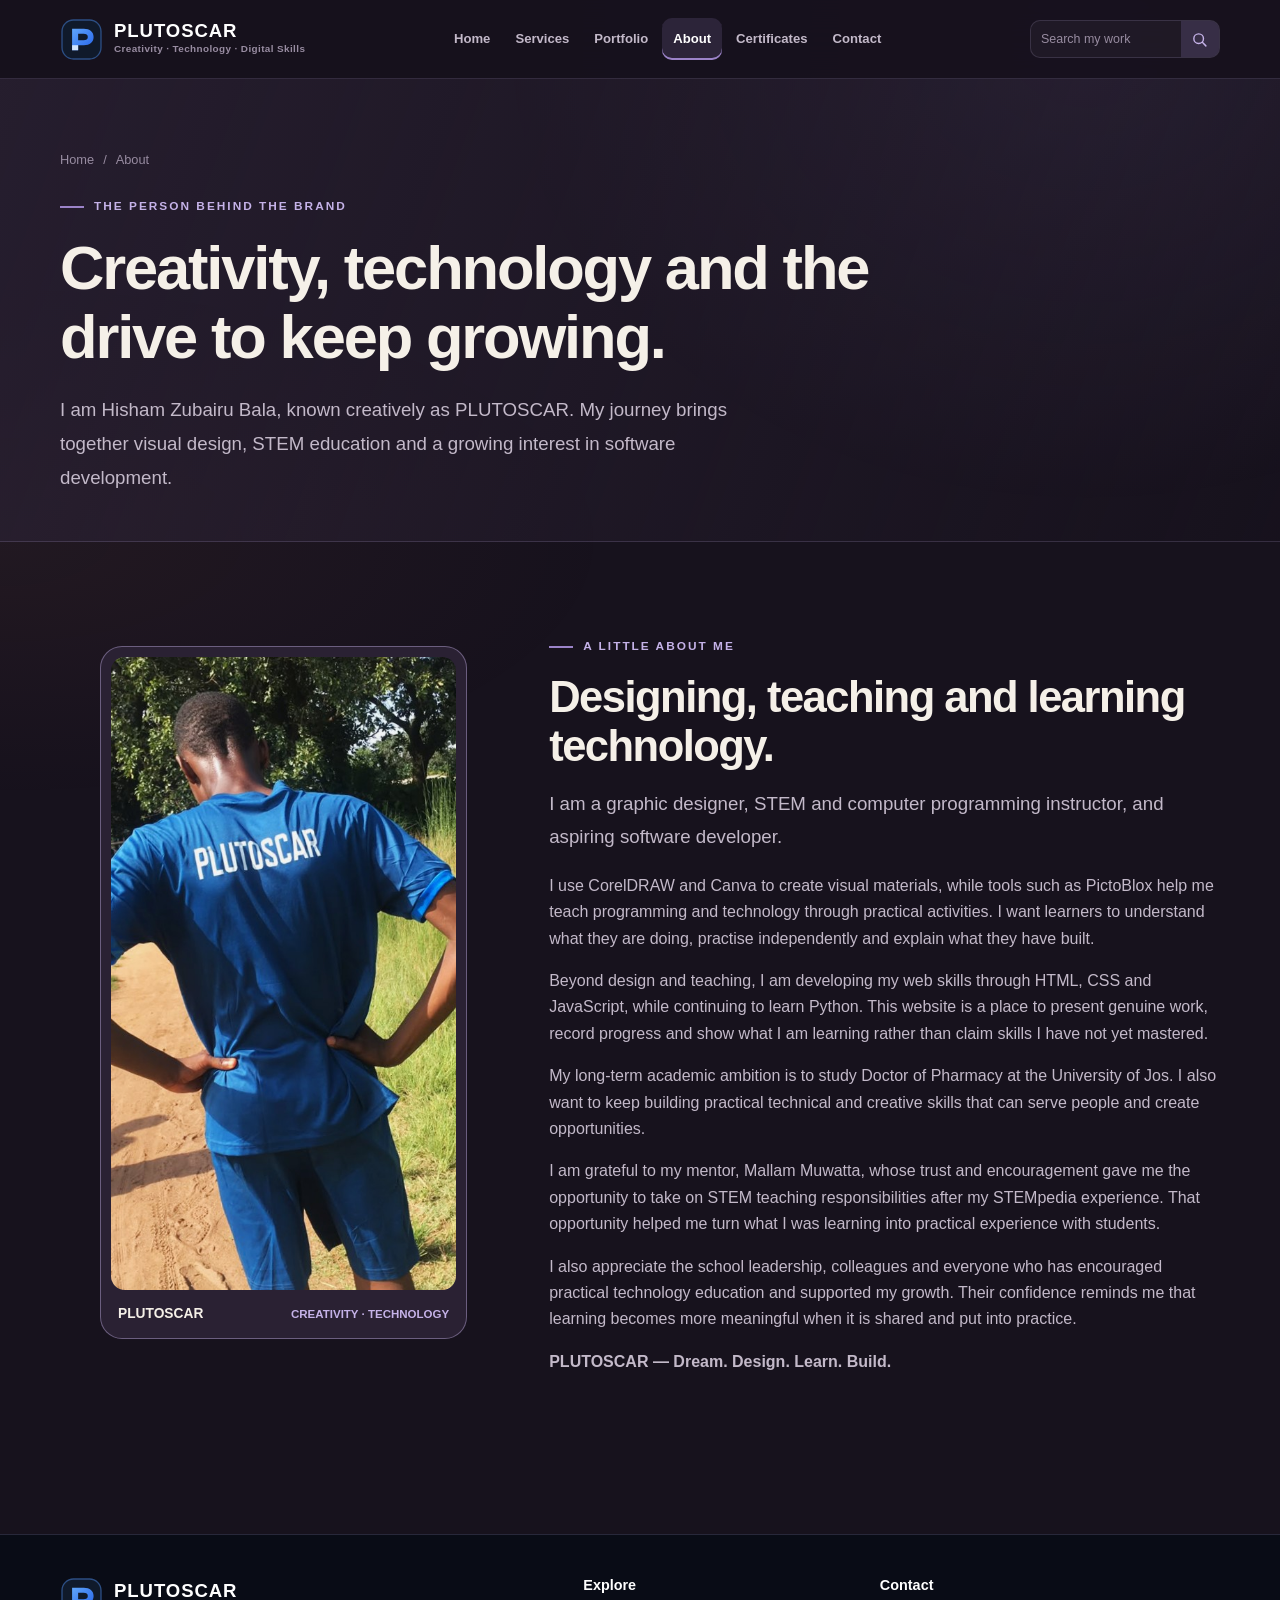
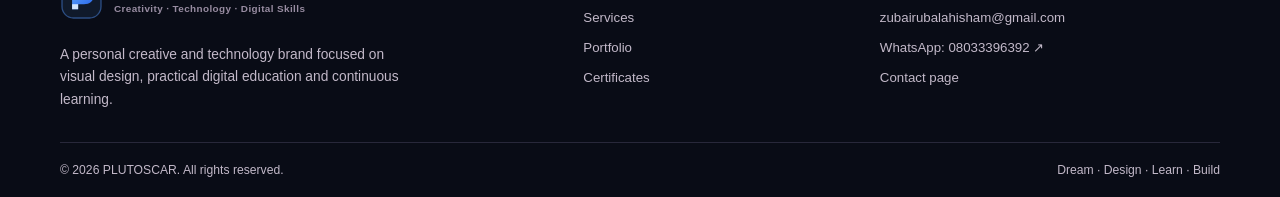
==== commit 8e63b6a4: "Enhance about section with personal insights Added additional personal information and gratitude tow" ====
--- a/about.html
+++ b/about.html
@@ -13,12 +13,17 @@
 <section class="page-hero"><div class="container"><div class="breadcrumb"><a href="index.html">Home</a><span>/</span><span>About</span></div><p class="eyebrow">THE PERSON BEHIND THE BRAND</p><h1>Creativity, technology and the drive to keep growing.</h1><p class="lead">I am Hisham Zubairu Bala, known creatively as PLUTOSCAR. My journey brings together visual design, STEM education and a growing interest in software development.</p></div></section>
 <section class="section"><div class="container about-layout">
 <figure class="about-photo reveal"><img src="assets/photos/plutoscar-blue-shirt.jpg" alt="PLUTOSCAR wearing the blue PLUTOSCAR jersey"><figcaption class="portrait-caption"><strong>PLUTOSCAR</strong><span>CREATIVITY · TECHNOLOGY</span></figcaption></figure>
-<div class="about-copy reveal"><p class="eyebrow">A LITTLE ABOUT ME</p><h2>Designing, teaching and learning technology.</h2><p class="lead">I am a graphic designer, STEM and computer programming instructor, and aspiring software developer.</p><p>I use CorelDRAW and Canva to create visual materials, while tools such as PictoBlox help me teach programming and technology through practical activities. I want learners to understand what they are doing, practise independently and explain what they have built.</p><p>Beyond design and teaching, I am developing my web skills through HTML, CSS and JavaScript, while continuing to learn Python. This website is a place to present genuine work, record progress and show what I am learning rather than claim skills I have not yet mastered.</p><p>My long-term academic ambition is to study Doctor of Pharmacy at the University of Jos. I also want to keep building practical technical and creative skills that can serve people and create opportunities.</p>
-<div class="value-list"><div class="value-item"><span class="value-number">01</span><div><strong>Creativity with purpose</strong><p>Make visual and digital work that communicates clearly and serves a real need.</p></div></div><div class="value-item"><span class="value-number">02</span><div><strong>Learning through practice</strong><p>Understand a concept, build something with it, test it and explain the result.</p></div></div><div class="value-item"><span class="value-number">03</span><div><strong>Continuous improvement</strong><p>Review mistakes honestly, make corrections and keep developing.</p></div></div></div>
+<div class="about-copy reveal">
+<p class="eyebrow">A LITTLE ABOUT ME</p>
+<h2>Designing, teaching and learning technology.</h2>
+<p class="lead">I am a graphic designer, STEM and computer programming instructor, and aspiring software developer.</p>
+<p>I use CorelDRAW and Canva to create visual materials, while tools such as PictoBlox help me teach programming and technology through practical activities. I want learners to understand what they are doing, practise independently and explain what they have built.</p>
+<p>Beyond design and teaching, I am developing my web skills through HTML, CSS and JavaScript, while continuing to learn Python. This website is a place to present genuine work, record progress and show what I am learning rather than claim skills I have not yet mastered.</p>
+<p>My long-term academic ambition is to study Doctor of Pharmacy at the University of Jos. I also want to keep building practical technical and creative skills that can serve people and create opportunities.</p>
+<p>I am grateful to my mentor, Mallam Muwatta, whose trust and encouragement gave me the opportunity to take on STEM teaching responsibilities after my STEMpedia experience. That opportunity helped me turn what I was learning into practical experience with students.</p>
+<p>I also appreciate the school leadership, colleagues and everyone who has encouraged practical technology education and supported my growth. Their confidence reminds me that learning becomes more meaningful when it is shared and put into practice.</p>
+<p><strong>PLUTOSCAR — Dream. Design. Learn. Build.</strong></p>
 </div></div></section>
-<section class="section section-divider"><div class="container card card-pad reveal"><p class="eyebrow">PEOPLE BEHIND THE JOURNEY</p><h2 style="font-size:2rem">Grateful for the people who gave me room to grow.</h2><p>I owe particular thanks to my mentor, Mallam Muwatta, whose trust and encouragement gave me an opportunity to take on STEM teaching responsibilities after my STEMpedia experience. That opportunity helped me turn what I was learning into practical experience with students.</p><p>I am also grateful to the school leadership, colleagues and everyone who has encouraged practical technology education and supported my growth. Their confidence reminds me that learning becomes more meaningful when it is shared and put into practice.</p></div></section>
-<section class="section section-divider" id="learning"><div class="container"><div class="section-heading"><div><p class="eyebrow">TOOLS & DEVELOPMENT</p><h2>What I use and what I'm learning.</h2><p>A clear view of the tools and skills behind the work.</p></div></div><div class="grid-3"><article class="card card-pad reveal"><h3>Creative tools</h3><p>CorelDRAW and Canva for flyers, logos, invitations, certificates and other visual communication materials.</p><div class="tag-list"><span class="tag">CorelDRAW</span><span class="tag">Canva</span></div></article><article class="card card-pad reveal"><h3>Teaching & coding tools</h3><p>PictoBlox, Junior Blocks and beginner Python activities to make coding concepts practical and visible.</p><div class="tag-list"><span class="tag">PictoBlox</span><span class="tag">Block coding</span><span class="tag">Python</span></div></article><article class="card card-pad reveal"><h3>Web development</h3><p>Currently progressing through HTML and CSS, including Flexbox, nested layouts and responsive page structures, before building more with JavaScript.</p><div class="tag-list"><span class="tag">HTML</span><span class="tag">CSS</span><span class="tag">JavaScript — learning</span></div></article></div></div></section>
-<section class="section section-divider"><div class="container card card-pad reveal"><p class="eyebrow">TRAINING</p><h2 style="font-size:2rem">Building skills through structured learning.</h2><p>My STEMpedia training includes Introduction to Programming, Artificial Intelligence for Kids and Machine Learning using Block Coding with PictoBlox. These learning experiences have helped shape my interest in teaching technology and building practical projects.</p><a class="button button-secondary" href="certificates.html">View my certificates →</a></div></section>
 </main>
 <footer class="site-footer"><div class="container footer-main"><div class="footer-about"><a class="brand" href="index.html"><img class="brand-mark" src="assets/plutoscar-mark.svg" alt=""><span class="brand-copy"><span class="brand-name">PLUTOSCAR</span><span class="brand-tagline">Creativity · Technology · Digital Skills</span></span></a><p>A personal creative and technology brand focused on visual design, practical digital education and continuous learning.</p></div><div class="footer-column"><h3>Explore</h3><div class="footer-links"><a href="services.html">Services</a><a href="portfolio.html">Portfolio</a><a href="certificates.html">Certificates</a></div></div><div class="footer-column"><h3>Contact</h3><div class="footer-links"><a href="mailto:zubairubalahisham@gmail.com">zubairubalahisham@gmail.com</a><a href="https://wa.me/2348033396392" target="_blank" rel="noopener">WhatsApp: 08033396392 ↗</a><a href="contact.html">Contact page</a></div></div></div><div class="container footer-bottom"><p>© <span data-current-year></span> PLUTOSCAR. All rights reserved.</p><p>Dream · Design · Learn · Build</p></div></footer><button class="back-to-top" type="button" aria-label="Back to top">↑</button>
 </body></html>
--- a/css/Header.css
+++ b/css/Header.css
@@ -22,3 +22,118 @@
 .mobile-nav.open { display: grid; }
 .mobile-nav a { padding: 12px; border-radius: 9px; color: var(--muted); font-weight: 700; }
 .mobile-nav a:hover, .mobile-nav a[aria-current="page"] { background: rgba(155,131,200,.17); color: #fff; }
+
+
+/* Responsive header: keep the mobile top bar uncluttered */
+@media (max-width: 920px) {
+  .header-inner {
+    display: flex;
+    flex-wrap: nowrap;
+    justify-content: space-between;
+    align-items: center;
+    gap: 12px;
+    padding-block: 10px;
+  }
+  .desktop-nav,
+  .header-inner > .site-search {
+    display: none !important;
+  }
+  .brand {
+    min-width: 0;
+    max-width: calc(100% - 58px);
+    flex: 0 1 auto;
+    gap: 9px;
+  }
+  .brand-mark {
+    flex: 0 0 40px;
+    width: 40px;
+    height: 40px;
+  }
+  .brand-copy {
+    min-width: 0;
+  }
+  .brand-name,
+  .brand-tagline {
+    overflow: hidden;
+    text-overflow: ellipsis;
+    white-space: nowrap;
+  }
+  .menu-toggle {
+    display: block !important;
+    flex: 0 0 44px;
+    width: 44px;
+    height: 44px;
+    margin-left: auto;
+    cursor: pointer;
+  }
+  .mobile-nav {
+    display: none;
+    width: min(var(--content-width), calc(100% - 32px));
+    margin: 0 auto 14px;
+    padding: 10px;
+    gap: 3px;
+  }
+  .mobile-nav.open {
+    display: grid;
+  }
+  .mobile-nav a {
+    display: block;
+    padding: 12px 13px;
+  }
+  .mobile-search {
+    display: flex;
+    align-items: center;
+    width: 100%;
+    min-width: 0;
+    min-height: 44px;
+    margin-top: 8px;
+    overflow: hidden;
+    border: 1px solid var(--line-strong);
+    border-radius: 10px;
+    background: rgba(255,255,255,.04);
+  }
+  .mobile-search input {
+    flex: 1 1 auto;
+    width: 100%;
+    min-width: 0;
+    min-height: 44px;
+    padding: 0 12px;
+    border: 0;
+    outline: 0;
+    background: transparent;
+    color: var(--text);
+    font: inherit;
+  }
+  .mobile-search input::placeholder {
+    color: var(--muted-2);
+  }
+  .mobile-search button {
+    display: grid;
+    place-items: center;
+    flex: 0 0 44px;
+    align-self: stretch;
+    border: 0;
+    background: rgba(155,131,200,.20);
+    color: var(--blue-light);
+    cursor: pointer;
+  }
+  .mobile-search svg {
+    width: 18px;
+    height: 18px;
+    fill: none;
+    stroke: currentColor;
+    stroke-width: 2;
+    stroke-linecap: round;
+  }
+}
+@media (min-width: 921px) {
+  .mobile-nav {
+    display: none !important;
+  }
+  .menu-toggle {
+    display: none !important;
+  }
+  .mobile-search {
+    display: none !important;
+  }
+}
